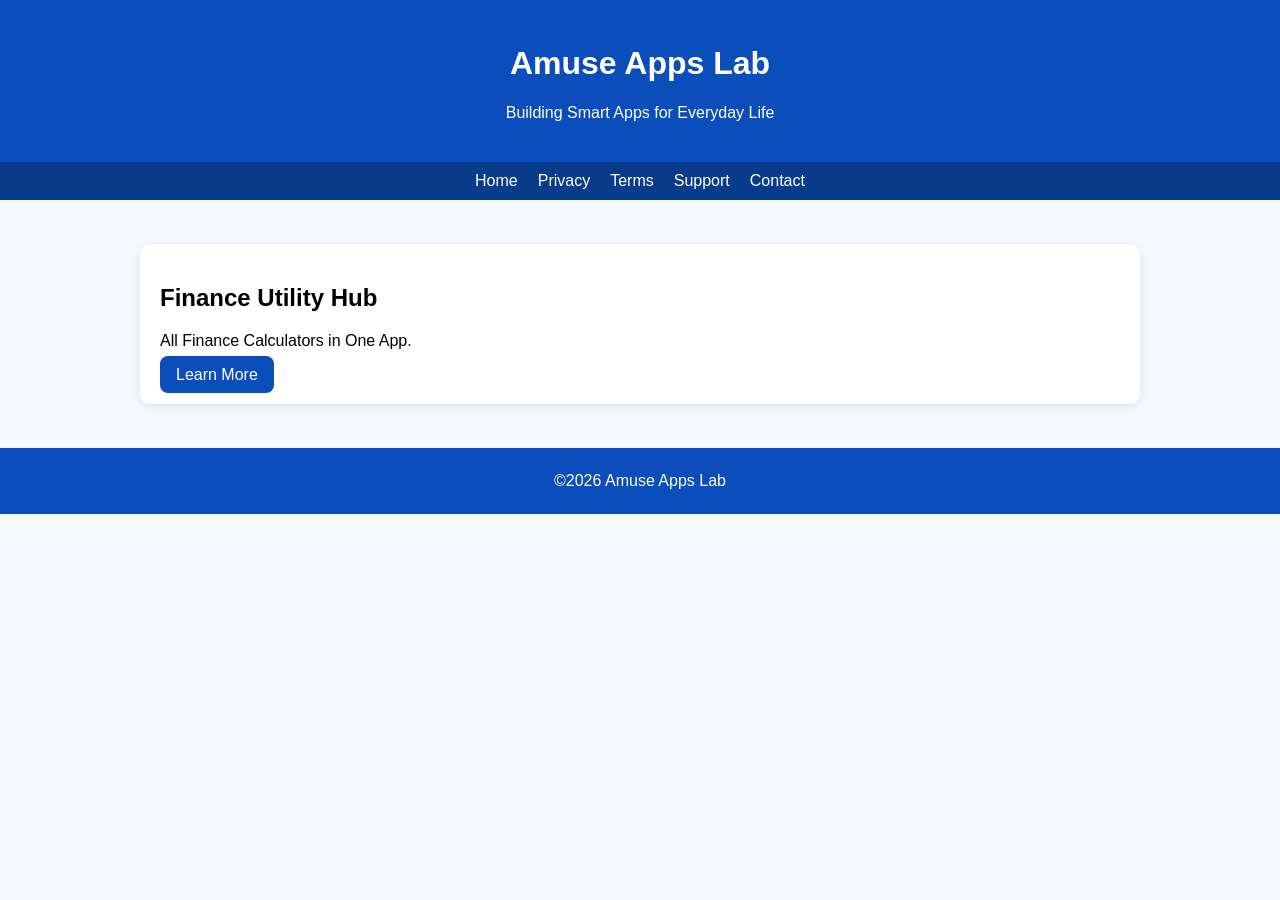
==== index.html @ 8db99bd2 "policy chaanges" ====
<!doctype html><html><head><meta charset='utf-8'><meta name='viewport' content='width=device-width,initial-scale=1'><title>Home</title><link rel='stylesheet' href='css/style.css'></head><body><header><h1>Amuse Apps Lab</h1><p>Building Smart Apps for Everyday Life</p></header><nav><a href='index.html'>Home</a><a href='privacy-policy.html'>Privacy</a><a href='terms-and-conditions.html'>Terms</a><a href='support.html'>Support</a><a href='contact.html'>Contact</a></nav><div class='container'><div class='card'><h2>Finance Utility Hub</h2><p>All Finance Calculators in One App.</p><a class='btn' href='apps/finance-utility-hub/index.html'>Learn More</a></div></div><footer>©2026 Amuse Apps Lab</footer></body></html>
---- css/style.css ----
body{font-family:Arial;margin:0;background:#f5f8fc}header,footer{background:#0b4dbb;color:#fff;padding:24px;text-align:center}nav{background:#083b8a;padding:10px;text-align:center}nav a{color:#fff;margin:0 10px;text-decoration:none}.container{max-width:1000px;margin:auto;padding:24px}.card{background:#fff;padding:20px;border-radius:10px;margin:20px 0;box-shadow:0 2px 8px rgba(0,0,0,.1)}.btn{background:#0b4dbb;color:#fff;padding:10px 16px;border-radius:8px;text-decoration:none}
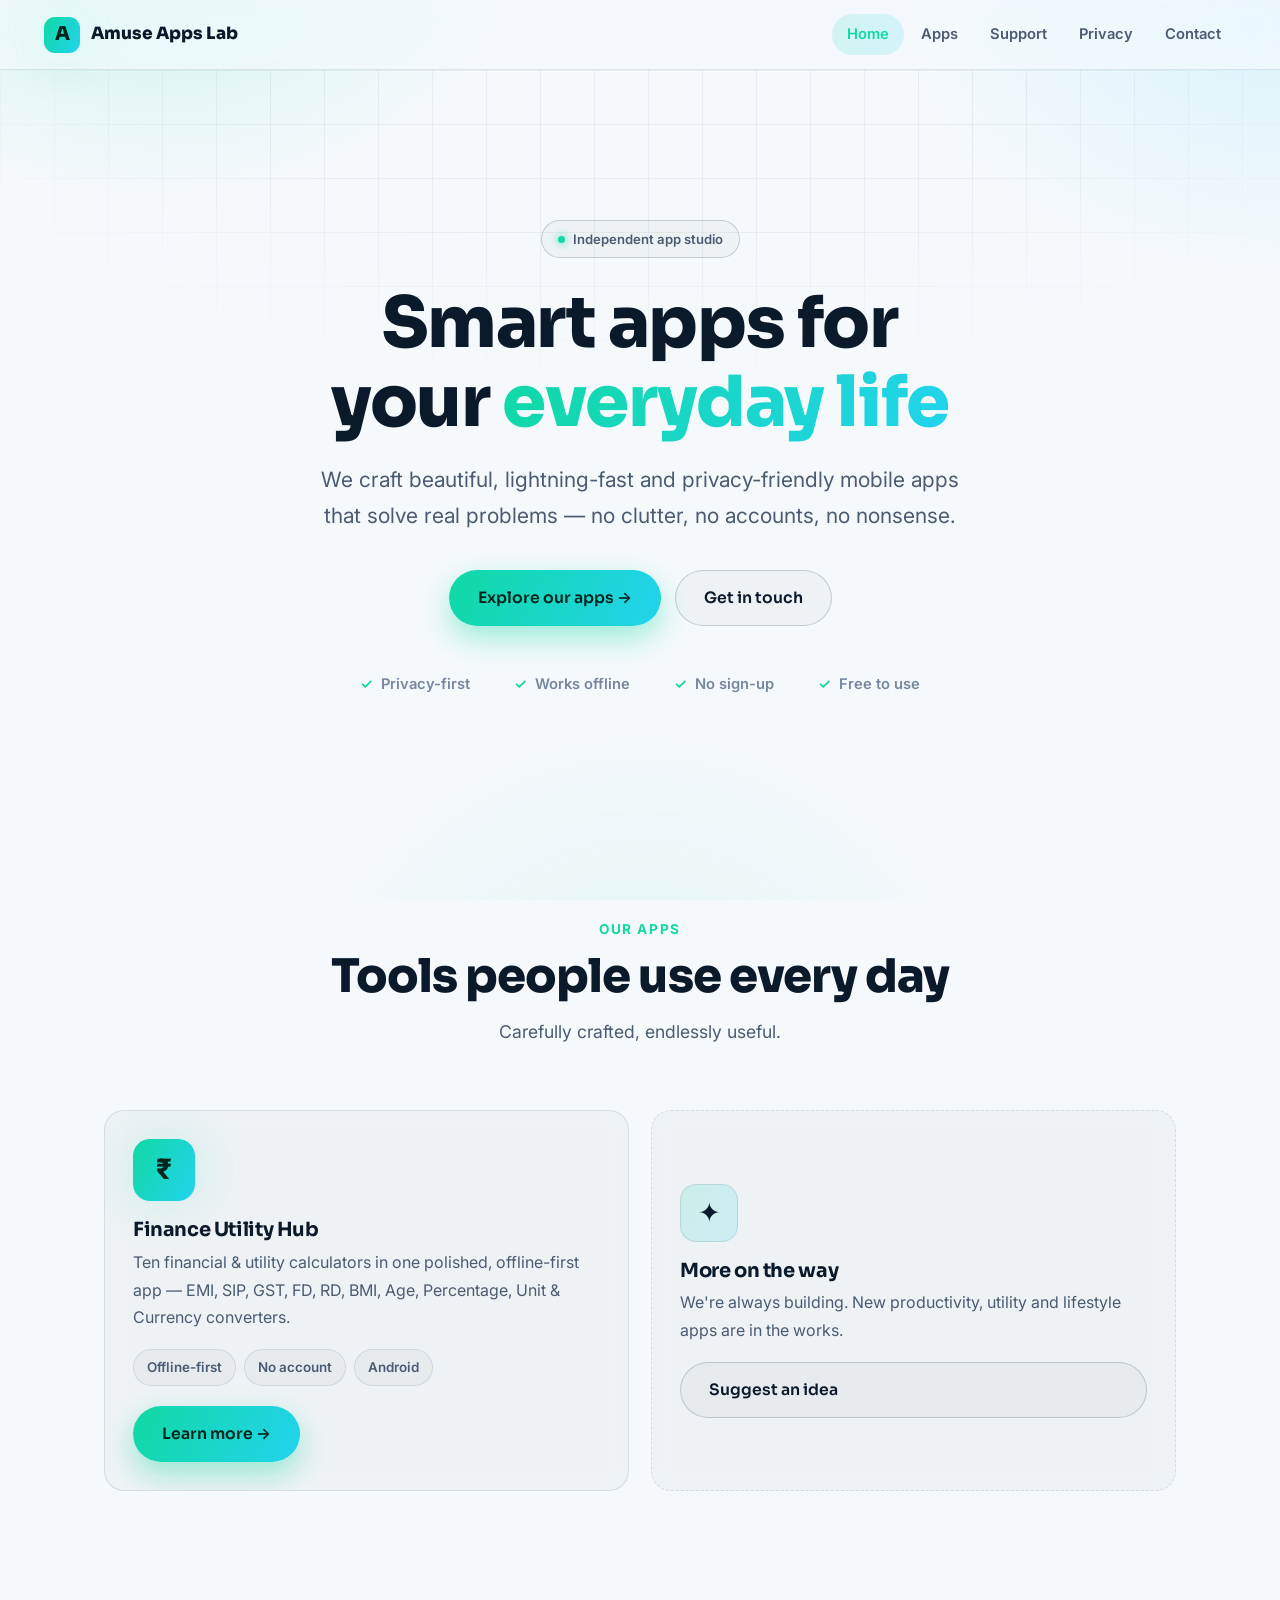
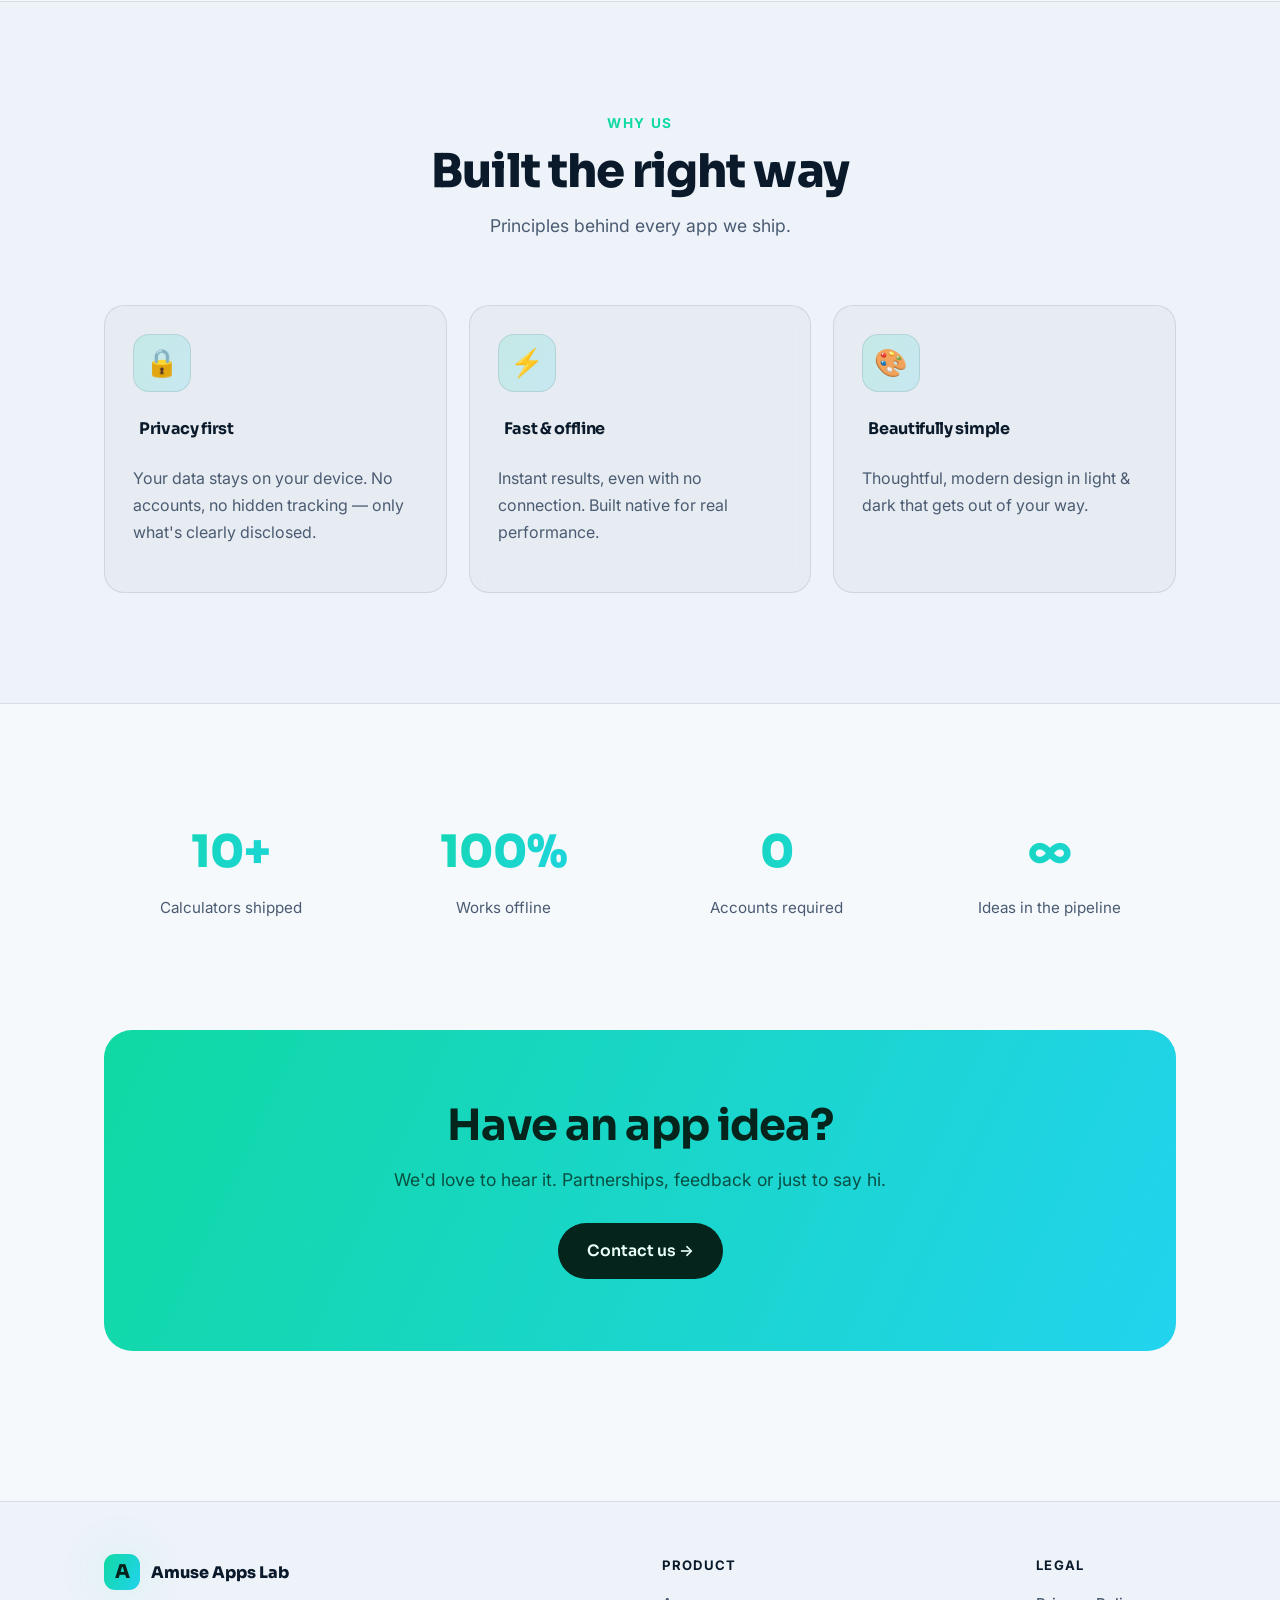
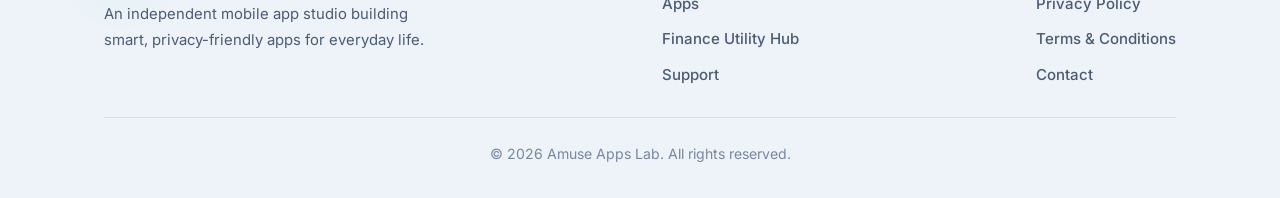
==== commit bb9414a1: "Add app-ads.txt and redesign site with premium emerald/cyan theme - Add app-ads.txt (AdMob inventory" ====
--- a/index.html
+++ b/index.html
@@ -1 +1,147 @@
-<!doctype html><html><head><meta charset='utf-8'><meta name='viewport' content='width=device-width,initial-scale=1'><title>Home</title><link rel='stylesheet' href='css/style.css'></head><body><header><h1>Amuse Apps Lab</h1><p>Building Smart Apps for Everyday Life</p></header><nav><a href='index.html'>Home</a><a href='privacy-policy.html'>Privacy</a><a href='terms-and-conditions.html'>Terms</a><a href='support.html'>Support</a><a href='contact.html'>Contact</a></nav><div class='container'><div class='card'><h2>Finance Utility Hub</h2><p>All Finance Calculators in One App.</p><a class='btn' href='apps/finance-utility-hub/index.html'>Learn More</a></div></div><footer>©2026 Amuse Apps Lab</footer></body></html>+<!doctype html>
+<html lang="en">
+<head>
+<meta charset="utf-8">
+<meta name="viewport" content="width=device-width, initial-scale=1">
+<title>Amuse Apps Lab — Smart Apps for Everyday Life</title>
+<meta name="description" content="Amuse Apps Lab builds beautiful, fast and privacy-friendly mobile apps for finance, productivity and everyday life.">
+<link rel="preconnect" href="https://fonts.googleapis.com">
+<link rel="preconnect" href="https://fonts.gstatic.com" crossorigin>
+<link href="https://fonts.googleapis.com/css2?family=Inter:wght@400;500;600;700&family=Sora:wght@600;700;800&display=swap" rel="stylesheet">
+<link rel="stylesheet" href="css/style.css">
+<script>document.documentElement.className += ' js';</script>
+</head>
+<body>
+
+<nav class="nav">
+  <a class="brand" href="index.html"><span class="logo">A</span> Amuse Apps Lab</a>
+  <div class="links">
+    <a href="index.html" class="active">Home</a>
+    <a href="index.html#apps">Apps</a>
+    <a href="support.html">Support</a>
+    <a href="privacy-policy.html">Privacy</a>
+    <a href="contact.html">Contact</a>
+  </div>
+</nav>
+
+<header class="hero">
+  <div class="hero-grid"></div>
+  <div class="container">
+    <span class="eyebrow"><span class="dot"></span> Independent app studio</span>
+    <h1>Smart apps for<br>your <span class="gt">everyday life</span></h1>
+    <p class="sub">We craft beautiful, lightning-fast and privacy-friendly mobile apps that solve real problems — no clutter, no accounts, no nonsense.</p>
+    <div class="btn-row">
+      <a class="btn btn-primary" href="index.html#apps">Explore our apps →</a>
+      <a class="btn btn-ghost" href="contact.html">Get in touch</a>
+    </div>
+    <div class="trust">
+      <span><span class="ic">✓</span> Privacy-first</span>
+      <span><span class="ic">✓</span> Works offline</span>
+      <span><span class="ic">✓</span> No sign-up</span>
+      <span><span class="ic">✓</span> Free to use</span>
+    </div>
+  </div>
+</header>
+
+<main>
+  <!-- Apps -->
+  <section class="section" id="apps">
+    <div class="container">
+      <div class="section-head reveal">
+        <div class="kicker">Our Apps</div>
+        <h2>Tools people use every day</h2>
+        <p>Carefully crafted, endlessly useful.</p>
+      </div>
+      <div class="grid cols-2">
+        <div class="card hover glow reveal">
+          <div class="app-icon">₹</div>
+          <h3>Finance Utility Hub</h3>
+          <p>Ten financial &amp; utility calculators in one polished, offline-first app — EMI, SIP, GST, FD, RD, BMI, Age, Percentage, Unit &amp; Currency converters.</p>
+          <div class="tags" style="margin-bottom:20px">
+            <span class="tag">Offline-first</span>
+            <span class="tag">No account</span>
+            <span class="tag">Android</span>
+          </div>
+          <a class="btn btn-primary" href="apps/finance-utility-hub/index.html">Learn more →</a>
+        </div>
+
+        <div class="card hover reveal" style="border-style:dashed;display:flex;flex-direction:column;justify-content:center">
+          <div class="tile">✦</div>
+          <h3>More on the way</h3>
+          <p>We're always building. New productivity, utility and lifestyle apps are in the works.</p>
+          <a class="btn btn-ghost" href="contact.html">Suggest an idea</a>
+        </div>
+      </div>
+    </div>
+  </section>
+
+  <!-- Values -->
+  <section class="section" style="background:var(--bg-2);border-top:1px solid var(--border);border-bottom:1px solid var(--border)">
+    <div class="container">
+      <div class="section-head reveal">
+        <div class="kicker">Why us</div>
+        <h2>Built the right way</h2>
+        <p>Principles behind every app we ship.</p>
+      </div>
+      <div class="grid cols-3">
+        <div class="card hover reveal"><div class="tile">🔒</div><h4 class="feature">Privacy first</h4><p class="muted mt0">Your data stays on your device. No accounts, no hidden tracking — only what's clearly disclosed.</p></div>
+        <div class="card hover reveal"><div class="tile">⚡</div><h4 class="feature">Fast &amp; offline</h4><p class="muted mt0">Instant results, even with no connection. Built native for real performance.</p></div>
+        <div class="card hover reveal"><div class="tile">🎨</div><h4 class="feature">Beautifully simple</h4><p class="muted mt0">Thoughtful, modern design in light &amp; dark that gets out of your way.</p></div>
+      </div>
+    </div>
+  </section>
+
+  <!-- Stats -->
+  <section class="section">
+    <div class="container">
+      <div class="stats reveal">
+        <div><div class="num gt">10+</div><div class="lbl">Calculators shipped</div></div>
+        <div><div class="num gt">100%</div><div class="lbl">Works offline</div></div>
+        <div><div class="num gt">0</div><div class="lbl">Accounts required</div></div>
+        <div><div class="num gt">∞</div><div class="lbl">Ideas in the pipeline</div></div>
+      </div>
+    </div>
+  </section>
+
+  <!-- CTA -->
+  <section class="section" style="padding-top:0">
+    <div class="container">
+      <div class="cta reveal">
+        <h2>Have an app idea?</h2>
+        <p>We'd love to hear it. Partnerships, feedback or just to say hi.</p>
+        <a class="btn btn-dark" href="contact.html">Contact us →</a>
+      </div>
+    </div>
+  </section>
+</main>
+
+<footer class="footer">
+  <div class="container">
+    <div class="cols">
+      <div class="about">
+        <div class="brand"><span class="logo">A</span> Amuse Apps Lab</div>
+        <p>An independent mobile app studio building smart, privacy-friendly apps for everyday life.</p>
+      </div>
+      <div class="flinks">
+        <strong>Product</strong>
+        <a href="index.html#apps">Apps</a>
+        <a href="apps/finance-utility-hub/index.html">Finance Utility Hub</a>
+        <a href="support.html">Support</a>
+      </div>
+      <div class="flinks">
+        <strong>Legal</strong>
+        <a href="privacy-policy.html">Privacy Policy</a>
+        <a href="terms-and-conditions.html">Terms &amp; Conditions</a>
+        <a href="contact.html">Contact</a>
+      </div>
+    </div>
+    <div class="copy">© 2026 Amuse Apps Lab. All rights reserved.</div>
+  </div>
+</footer>
+
+<script>
+  const io = new IntersectionObserver((es) => es.forEach(e => { if (e.isIntersecting) { e.target.classList.add('in'); io.unobserve(e.target); } }), { threshold: 0.12 });
+  document.querySelectorAll('.reveal').forEach(el => io.observe(el));
+</script>
+</body>
+</html>
--- a/css/style.css
+++ b/css/style.css
@@ -1 +1,276 @@
-body{font-family:Arial;margin:0;background:#f5f8fc}header,footer{background:#0b4dbb;color:#fff;padding:24px;text-align:center}nav{background:#083b8a;padding:10px;text-align:center}nav a{color:#fff;margin:0 10px;text-decoration:none}.container{max-width:1000px;margin:auto;padding:24px}.card{background:#fff;padding:20px;border-radius:10px;margin:20px 0;box-shadow:0 2px 8px rgba(0,0,0,.1)}.btn{background:#0b4dbb;color:#fff;padding:10px 16px;border-radius:8px;text-decoration:none}+/* ============================================================
+   Amuse Apps Lab — premium design system v2
+   Dark-first, emerald/cyan accent, glassmorphism, rich motion.
+   Theme-aware (respects light mode), responsive, reusable.
+   ============================================================ */
+
+:root {
+  /* accent — emerald → cyan (no purple) */
+  --accent: #10d9a3;
+  --accent-2: #22d3ee;
+  --accent-3: #34d399;
+  --grad: linear-gradient(115deg, #10d9a3 0%, #22d3ee 100%);
+  --grad-soft: linear-gradient(115deg, rgba(16,217,163,.16), rgba(34,211,238,.16));
+
+  /* dark (default) */
+  --bg: #060b14;
+  --bg-2: #0a1220;
+  --surface: rgba(255,255,255,0.04);
+  --surface-solid: #0e1725;
+  --border: rgba(255,255,255,0.09);
+  --border-strong: rgba(255,255,255,0.16);
+  --ink: #eef4ff;
+  --ink-soft: #93a4bf;
+  --ink-dim: #64748b;
+  --shadow: 0 20px 50px rgba(0,0,0,0.45);
+  --glow: 0 0 60px rgba(16,217,163,0.35);
+
+  --maxw: 1160px;
+  --radius: 20px;
+  --radius-sm: 14px;
+  --font: "Inter", -apple-system, BlinkMacSystemFont, "Segoe UI", Roboto, sans-serif;
+  --display: "Sora", var(--font);
+}
+
+@media (prefers-color-scheme: light) {
+  :root {
+    --bg: #f6f9fc;
+    --bg-2: #eef3f9;
+    --surface: rgba(12,30,50,0.03);
+    --surface-solid: #ffffff;
+    --border: rgba(12,30,50,0.10);
+    --border-strong: rgba(12,30,50,0.18);
+    --ink: #0a1a2b;
+    --ink-soft: #4a5b72;
+    --ink-dim: #7688a0;
+    --shadow: 0 20px 50px rgba(20,40,80,0.10);
+    --glow: 0 0 60px rgba(16,217,163,0.20);
+  }
+}
+
+* { box-sizing: border-box; }
+html { scroll-behavior: smooth; }
+
+body {
+  margin: 0;
+  font-family: var(--font);
+  color: var(--ink);
+  background: var(--bg);
+  line-height: 1.7;
+  -webkit-font-smoothing: antialiased;
+  overflow-x: hidden;
+}
+
+/* ambient background glows */
+body::before {
+  content: "";
+  position: fixed;
+  inset: 0;
+  z-index: -2;
+  background:
+    radial-gradient(600px 400px at 12% -5%, rgba(16,217,163,0.18), transparent 60%),
+    radial-gradient(700px 500px at 100% 0%, rgba(34,211,238,0.14), transparent 55%),
+    radial-gradient(600px 600px at 50% 120%, rgba(16,217,163,0.10), transparent 60%);
+  pointer-events: none;
+}
+
+h1, h2, h3, h4 { font-family: var(--display); font-weight: 700; letter-spacing: -0.02em; line-height: 1.12; }
+
+a { color: var(--accent); text-decoration: none; }
+a:hover { color: var(--accent-2); }
+
+/* gradient text helper */
+.gt {
+  background: var(--grad);
+  -webkit-background-clip: text;
+  background-clip: text;
+  -webkit-text-fill-color: transparent;
+  color: transparent;
+}
+
+/* ---------- Navbar ---------- */
+.nav {
+  position: sticky; top: 0; z-index: 100;
+  display: flex; align-items: center; justify-content: space-between;
+  gap: 16px;
+  padding: 14px clamp(16px, 5vw, 44px);
+  background: color-mix(in srgb, var(--bg) 72%, transparent);
+  backdrop-filter: saturate(180%) blur(16px);
+  border-bottom: 1px solid var(--border);
+}
+.nav .brand { display: flex; align-items: center; gap: 11px; font-family: var(--display); font-weight: 800; font-size: 1.06rem; color: var(--ink); }
+.nav .brand:hover { color: var(--ink); }
+.logo {
+  width: 36px; height: 36px; border-radius: 11px;
+  background: var(--grad);
+  display: grid; place-items: center;
+  color: #04241c; font-weight: 900; font-size: 19px; font-family: var(--display);
+  box-shadow: var(--glow);
+}
+.nav .links { display: flex; gap: 2px; flex-wrap: wrap; }
+.nav .links a {
+  color: var(--ink-soft); padding: 8px 15px; border-radius: 999px;
+  font-weight: 600; font-size: 0.92rem;
+  transition: all .18s ease;
+}
+.nav .links a:hover { background: var(--surface); color: var(--ink); }
+.nav .links a.active { color: var(--accent); background: var(--grad-soft); }
+
+/* ---------- Layout ---------- */
+.container { max-width: var(--maxw); margin: 0 auto; padding: 0 clamp(16px, 5vw, 44px); }
+.section { padding: clamp(56px, 9vw, 110px) 0; position: relative; }
+.center { text-align: center; }
+
+/* ---------- Hero ---------- */
+.hero { position: relative; padding: clamp(70px, 13vw, 150px) 0 clamp(60px, 10vw, 110px); text-align: center; }
+.hero-grid {
+  position: absolute; inset: 0; z-index: -1;
+  background-image:
+    linear-gradient(var(--border) 1px, transparent 1px),
+    linear-gradient(90deg, var(--border) 1px, transparent 1px);
+  background-size: 54px 54px;
+  mask-image: radial-gradient(ellipse 80% 60% at 50% 0%, #000 40%, transparent 75%);
+  -webkit-mask-image: radial-gradient(ellipse 80% 60% at 50% 0%, #000 40%, transparent 75%);
+  opacity: .5;
+}
+.eyebrow {
+  display: inline-flex; align-items: center; gap: 8px;
+  background: var(--surface); border: 1px solid var(--border-strong);
+  padding: 7px 16px; border-radius: 999px;
+  font-size: 0.82rem; font-weight: 600; color: var(--ink-soft);
+  margin-bottom: 26px;
+}
+.eyebrow .dot { width: 7px; height: 7px; border-radius: 50%; background: var(--accent); box-shadow: 0 0 10px var(--accent); }
+.hero h1 { font-size: clamp(2.4rem, 6.5vw, 4.4rem); font-weight: 800; margin: 0 0 20px; }
+.hero .sub { font-size: clamp(1.05rem, 2.4vw, 1.32rem); color: var(--ink-soft); max-width: 640px; margin: 0 auto 36px; }
+.btn-row { display: flex; gap: 14px; justify-content: center; flex-wrap: wrap; }
+
+/* ---------- Buttons ---------- */
+.btn {
+  display: inline-flex; align-items: center; gap: 9px;
+  padding: 14px 28px; border-radius: 999px;
+  font-family: var(--display); font-weight: 600; font-size: 0.98rem;
+  border: 1px solid transparent; cursor: pointer;
+  transition: transform .14s ease, box-shadow .18s ease, background .18s;
+}
+.btn:hover { transform: translateY(-2px); }
+.btn-primary { background: var(--grad); color: #04241c; box-shadow: 0 12px 30px rgba(16,217,163,.4); }
+.btn-primary:hover { box-shadow: 0 16px 40px rgba(16,217,163,.55); color: #04241c; }
+.btn-ghost { background: var(--surface); color: var(--ink); border-color: var(--border-strong); }
+.btn-ghost:hover { border-color: var(--accent); color: var(--ink); }
+
+/* ---------- Trust bar ---------- */
+.trust { display: flex; gap: clamp(18px,4vw,44px); justify-content: center; flex-wrap: wrap; margin-top: 46px; color: var(--ink-dim); font-size: .92rem; font-weight: 600; }
+.trust span { display: inline-flex; align-items: center; gap: 8px; }
+.trust .ic { color: var(--accent); }
+
+/* ---------- Section headings ---------- */
+.section-head { text-align: center; max-width: 660px; margin: 0 auto clamp(40px, 6vw, 64px); }
+.section-head .kicker { color: var(--accent); font-weight: 700; font-size: .85rem; letter-spacing: .12em; text-transform: uppercase; }
+.section-head h2 { font-size: clamp(1.9rem, 4.5vw, 2.9rem); font-weight: 800; margin: 10px 0 14px; }
+.section-head p { color: var(--ink-soft); font-size: 1.1rem; margin: 0; }
+
+/* ---------- Cards / grids ---------- */
+.grid { display: grid; gap: 22px; }
+.cols-2 { grid-template-columns: repeat(auto-fit, minmax(300px, 1fr)); }
+.cols-3 { grid-template-columns: repeat(auto-fit, minmax(230px, 1fr)); }
+.cols-4 { grid-template-columns: repeat(auto-fit, minmax(180px, 1fr)); }
+
+.card {
+  position: relative;
+  background: var(--surface);
+  border: 1px solid var(--border);
+  border-radius: var(--radius);
+  padding: 28px;
+  backdrop-filter: blur(10px);
+  transition: transform .22s ease, border-color .22s, box-shadow .22s;
+  overflow: hidden;
+}
+.card.hover:hover { transform: translateY(-6px); border-color: var(--border-strong); box-shadow: var(--shadow); }
+.card.glow::before {
+  content: ""; position: absolute; inset: -1px; border-radius: inherit; padding: 1px;
+  background: var(--grad); -webkit-mask: linear-gradient(#000 0 0) content-box, linear-gradient(#000 0 0);
+  -webkit-mask-composite: xor; mask-composite: exclude; opacity: 0; transition: opacity .25s;
+}
+.card.glow:hover::before { opacity: .8; }
+.card h3 { margin: 0 0 8px; font-size: 1.22rem; }
+.card p { color: var(--ink-soft); margin: 0 0 18px; }
+
+.tile {
+  width: 58px; height: 58px; border-radius: 16px;
+  background: var(--grad-soft); border: 1px solid var(--border);
+  display: grid; place-items: center; font-size: 27px; margin-bottom: 18px;
+}
+.app-icon {
+  width: 62px; height: 62px; border-radius: 17px; background: var(--grad);
+  display: grid; place-items: center; color: #04241c; font-size: 28px; font-weight: 800;
+  margin-bottom: 18px; box-shadow: var(--glow);
+}
+
+/* mini calc grid card (app page) */
+.mini { padding: 20px; }
+.mini h3 { font-size: 1.06rem; margin: 0 0 4px; }
+.mini p { font-size: .9rem; margin: 0; }
+
+/* tags */
+.tags { display: flex; flex-wrap: wrap; gap: 8px; }
+.tag { background: var(--surface); border: 1px solid var(--border); color: var(--ink-soft); padding: 6px 13px; border-radius: 999px; font-size: .84rem; font-weight: 600; }
+
+/* feature */
+.feature { padding: 6px; }
+.feature h4 { margin: 0 0 6px; font-size: 1.12rem; }
+.feature p { color: var(--ink-soft); margin: 0; font-size: .97rem; }
+
+/* stats band */
+.stats { display: grid; grid-template-columns: repeat(auto-fit, minmax(150px,1fr)); gap: 20px; text-align: center; }
+.stats .num { font-family: var(--display); font-weight: 800; font-size: clamp(2rem,5vw,2.8rem); }
+.stats .lbl { color: var(--ink-soft); font-size: .95rem; margin-top: 4px; }
+
+/* CTA band */
+.cta {
+  position: relative; overflow: hidden;
+  background: var(--grad); border-radius: 28px;
+  padding: clamp(40px,7vw,72px); text-align: center; color: #04241c;
+}
+.cta h2 { color: #04241c; font-size: clamp(1.8rem,4.5vw,2.7rem); margin: 0 0 14px; }
+.cta p { color: #06382c; opacity: .85; font-size: 1.1rem; margin: 0 0 28px; }
+.cta .btn-dark { background: #04241c; color: #eafff8; }
+.cta .btn-dark:hover { background: #063527; color: #fff; }
+
+/* ---------- Legal ---------- */
+.legal { max-width: 880px; margin: 0 auto; padding: clamp(40px,7vw,80px) clamp(16px,5vw,44px); }
+.legal h1 { font-size: clamp(2rem,5vw,2.9rem); margin: 0 0 8px; }
+.legal .updated { color: var(--ink-dim); font-size: .95rem; margin: 0 0 30px; }
+.legal .block {
+  background: var(--surface); border: 1px solid var(--border);
+  border-radius: var(--radius-sm); padding: 22px 26px; margin: 16px 0; backdrop-filter: blur(10px);
+}
+.legal .block h2 { font-size: 1.18rem; margin: 0 0 10px; }
+.legal .block h2 .gt { display: inline; }
+.legal .block p, .legal .block li { color: var(--ink-soft); }
+.legal ul { padding-left: 20px; margin: 8px 0 0; }
+.legal li { margin: 5px 0; }
+
+/* ---------- Footer ---------- */
+.footer { border-top: 1px solid var(--border); padding: 52px 0 32px; margin-top: 40px; background: var(--bg-2); }
+.footer .cols { display: flex; flex-wrap: wrap; gap: 28px; justify-content: space-between; align-items: flex-start; margin-bottom: 30px; }
+.footer .about { max-width: 320px; }
+.footer .about .brand { display: flex; align-items: center; gap: 11px; font-family: var(--display); font-weight: 800; color: var(--ink); margin-bottom: 12px; }
+.footer .about p { color: var(--ink-soft); font-size: .93rem; margin: 0; }
+.footer .flinks { display: flex; flex-direction: column; gap: 10px; }
+.footer .flinks strong { color: var(--ink); font-size: .82rem; letter-spacing: .1em; text-transform: uppercase; margin-bottom: 4px; }
+.footer .flinks a { color: var(--ink-soft); font-weight: 500; font-size: .94rem; }
+.footer .flinks a:hover { color: var(--accent); }
+.footer .copy { text-align: center; color: var(--ink-dim); font-size: .88rem; border-top: 1px solid var(--border); padding-top: 24px; }
+
+/* ---------- Reveal on scroll (progressive enhancement) ----------
+   Content is visible by default; only hidden once JS confirms support,
+   so the site is never blank if scripts fail to run. */
+.js .reveal { opacity: 0; transform: translateY(24px); transition: opacity .7s ease, transform .7s ease; }
+.js .reveal.in { opacity: 1; transform: none; }
+@media (prefers-reduced-motion: reduce) {
+  .js .reveal { opacity: 1; transform: none; transition: none; }
+}
+
+.muted { color: var(--ink-soft); }
+.mt0 { margin-top: 0; }
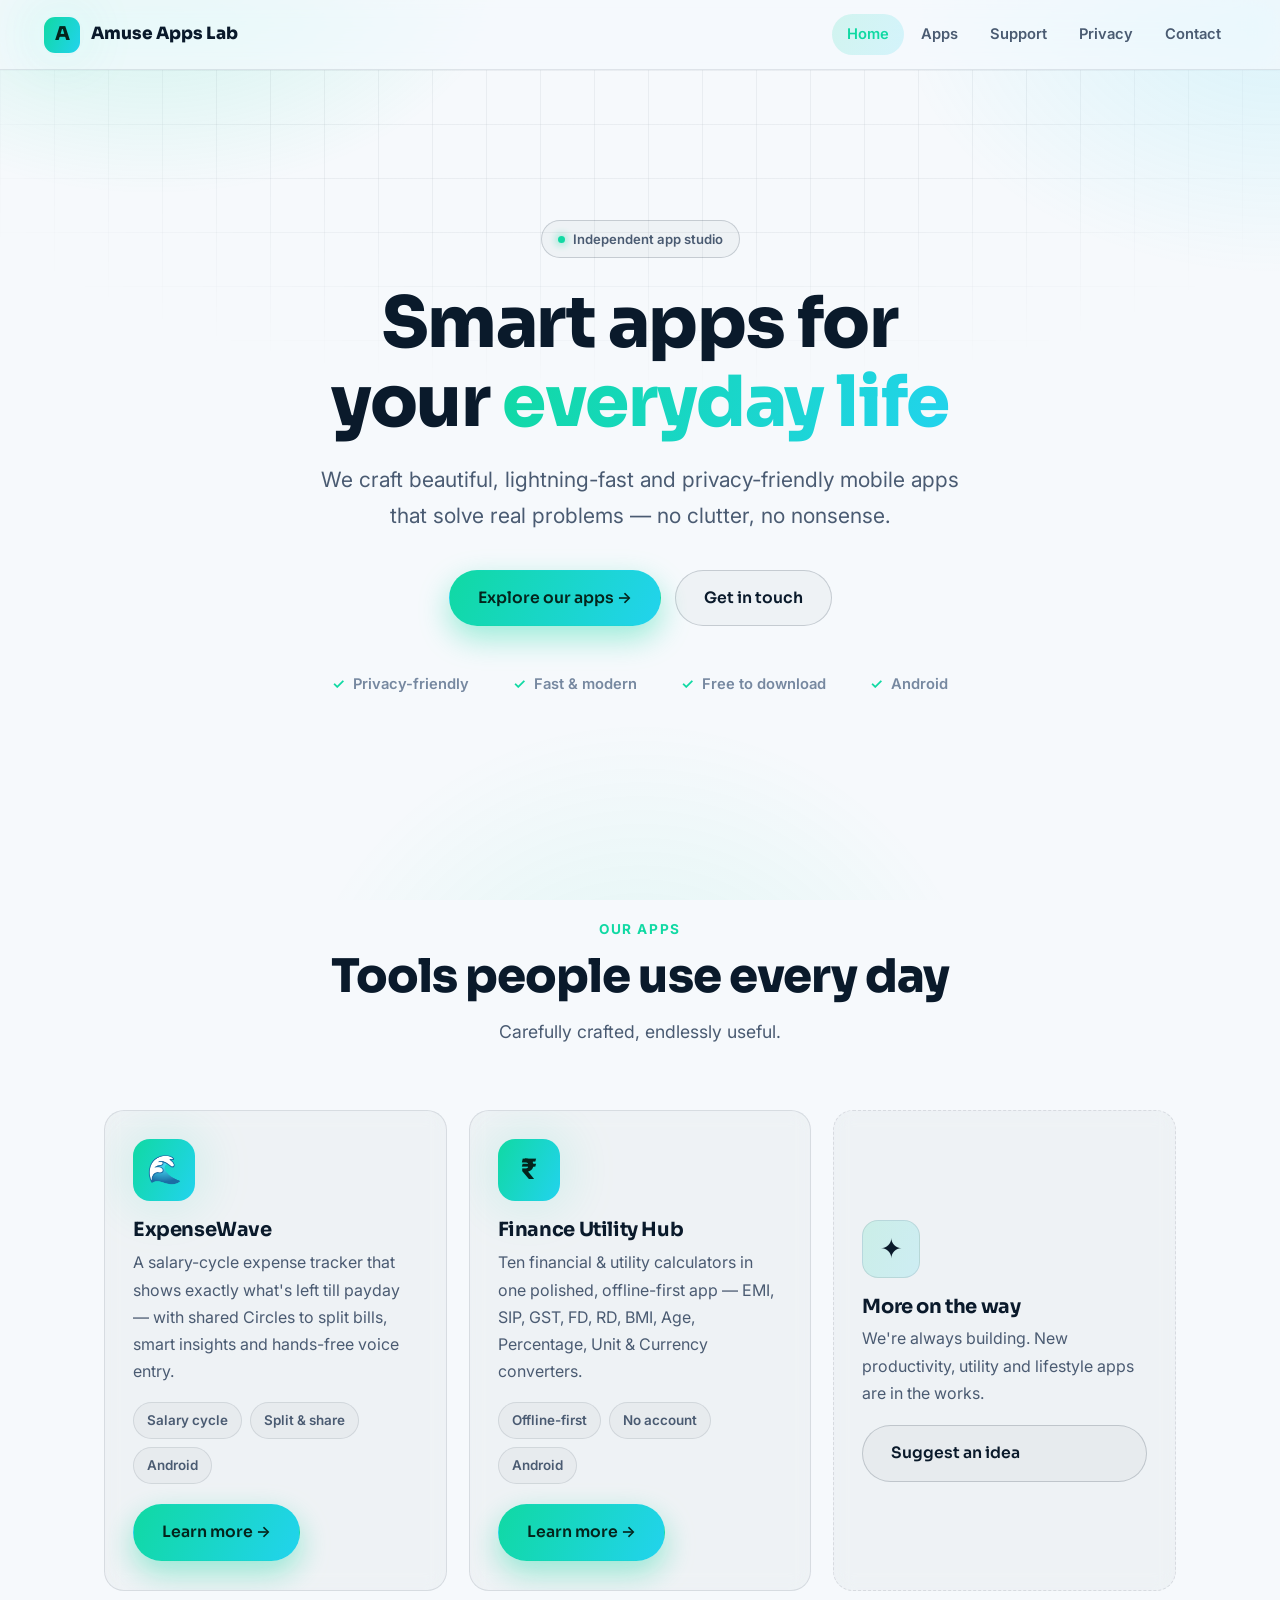
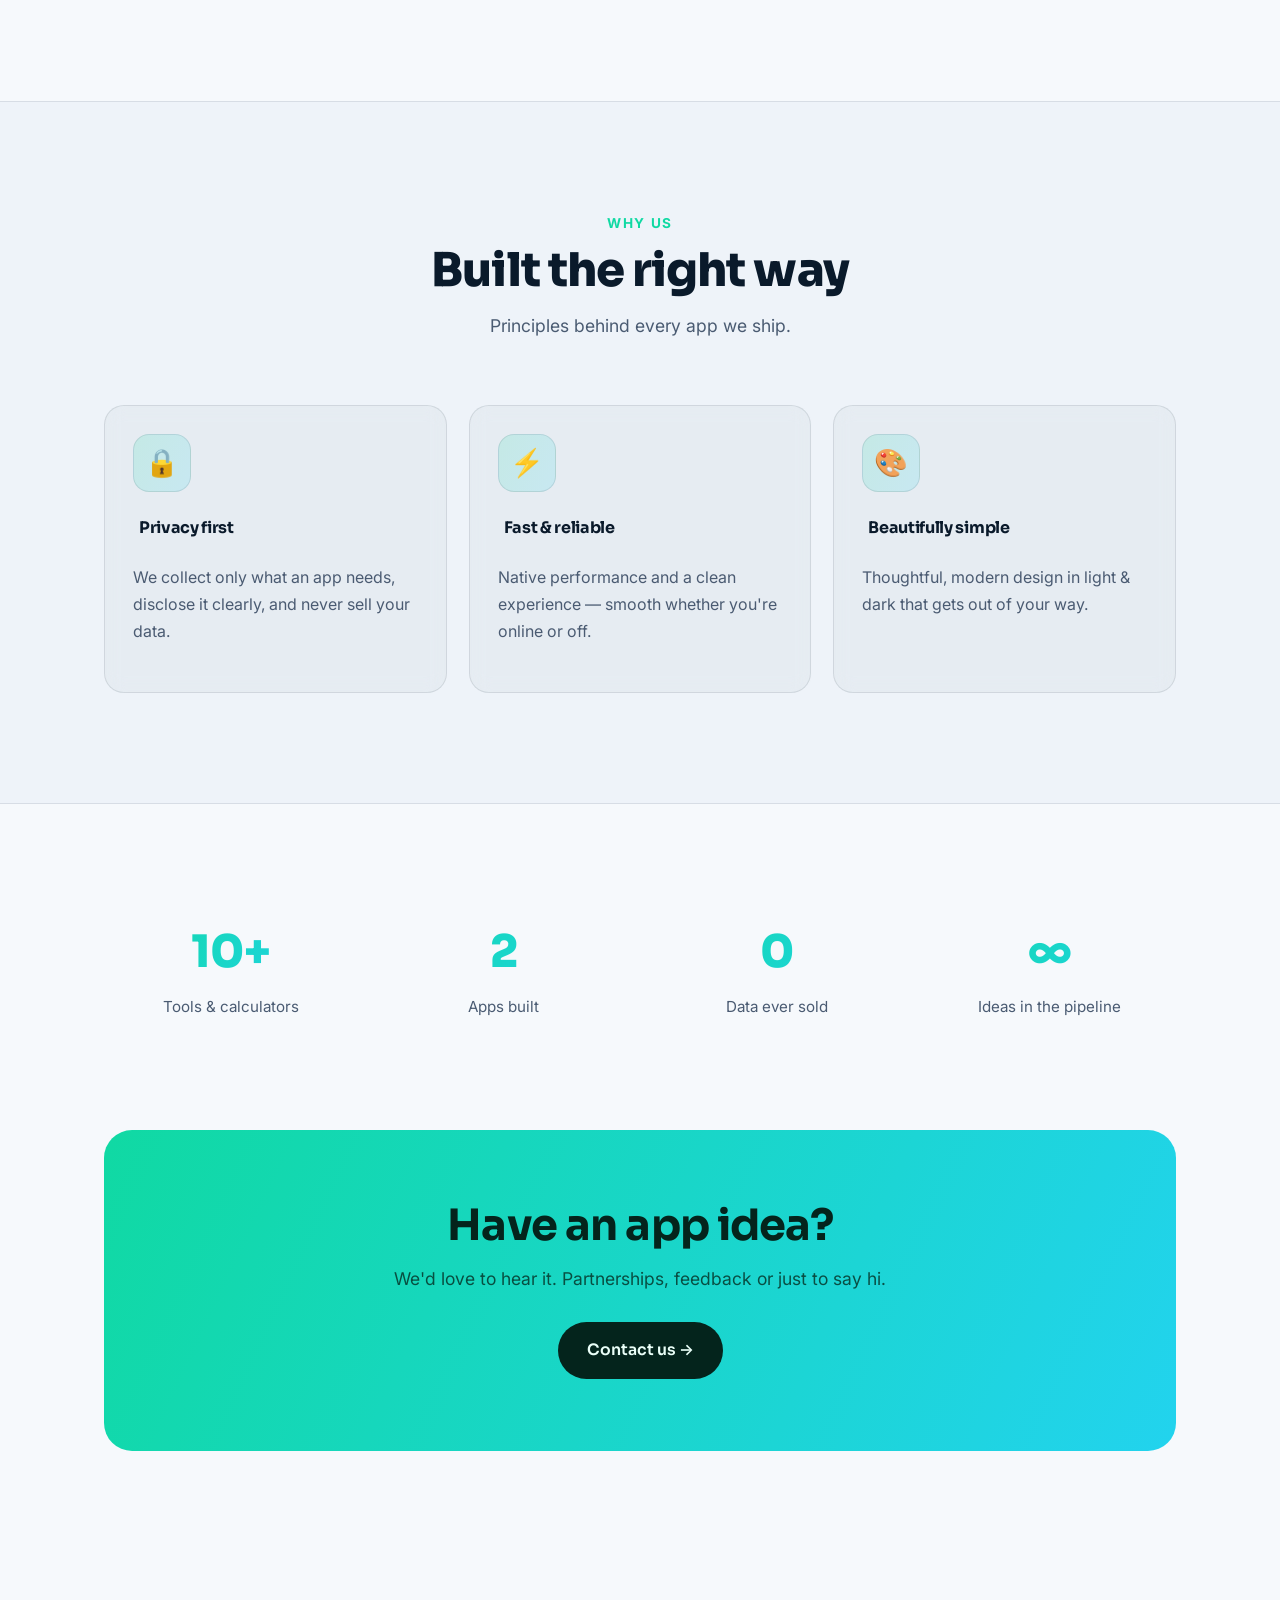
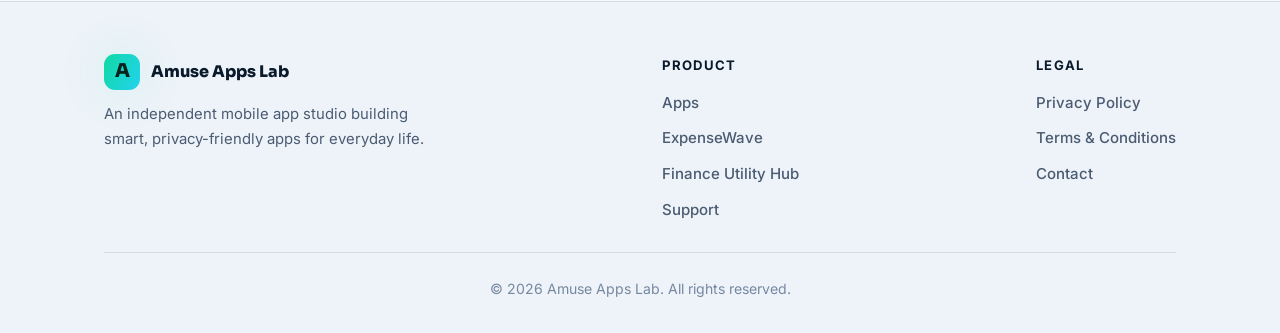
==== commit a8195712: "Add ExpenseWave app page + privacy policy; scope studio claims - New apps/expensewave/index.html (ap" ====
--- a/index.html
+++ b/index.html
@@ -29,16 +29,16 @@
   <div class="container">
     <span class="eyebrow"><span class="dot"></span> Independent app studio</span>
     <h1>Smart apps for<br>your <span class="gt">everyday life</span></h1>
-    <p class="sub">We craft beautiful, lightning-fast and privacy-friendly mobile apps that solve real problems — no clutter, no accounts, no nonsense.</p>
+    <p class="sub">We craft beautiful, lightning-fast and privacy-friendly mobile apps that solve real problems — no clutter, no nonsense.</p>
     <div class="btn-row">
       <a class="btn btn-primary" href="index.html#apps">Explore our apps →</a>
       <a class="btn btn-ghost" href="contact.html">Get in touch</a>
     </div>
     <div class="trust">
-      <span><span class="ic">✓</span> Privacy-first</span>
-      <span><span class="ic">✓</span> Works offline</span>
-      <span><span class="ic">✓</span> No sign-up</span>
-      <span><span class="ic">✓</span> Free to use</span>
+      <span><span class="ic">✓</span> Privacy-friendly</span>
+      <span><span class="ic">✓</span> Fast &amp; modern</span>
+      <span><span class="ic">✓</span> Free to download</span>
+      <span><span class="ic">✓</span> Android</span>
     </div>
   </div>
 </header>
@@ -53,6 +53,18 @@
         <p>Carefully crafted, endlessly useful.</p>
       </div>
       <div class="grid cols-2">
+        <div class="card hover glow reveal">
+          <div class="app-icon">🌊</div>
+          <h3>ExpenseWave</h3>
+          <p>A salary-cycle expense tracker that shows exactly what's left till payday — with shared Circles to split bills, smart insights and hands-free voice entry.</p>
+          <div class="tags" style="margin-bottom:20px">
+            <span class="tag">Salary cycle</span>
+            <span class="tag">Split &amp; share</span>
+            <span class="tag">Android</span>
+          </div>
+          <a class="btn btn-primary" href="apps/expensewave/index.html">Learn more →</a>
+        </div>
+
         <div class="card hover glow reveal">
           <div class="app-icon">₹</div>
           <h3>Finance Utility Hub</h3>
@@ -84,8 +96,8 @@
         <p>Principles behind every app we ship.</p>
       </div>
       <div class="grid cols-3">
-        <div class="card hover reveal"><div class="tile">🔒</div><h4 class="feature">Privacy first</h4><p class="muted mt0">Your data stays on your device. No accounts, no hidden tracking — only what's clearly disclosed.</p></div>
-        <div class="card hover reveal"><div class="tile">⚡</div><h4 class="feature">Fast &amp; offline</h4><p class="muted mt0">Instant results, even with no connection. Built native for real performance.</p></div>
+        <div class="card hover reveal"><div class="tile">🔒</div><h4 class="feature">Privacy first</h4><p class="muted mt0">We collect only what an app needs, disclose it clearly, and never sell your data.</p></div>
+        <div class="card hover reveal"><div class="tile">⚡</div><h4 class="feature">Fast &amp; reliable</h4><p class="muted mt0">Native performance and a clean experience — smooth whether you're online or off.</p></div>
         <div class="card hover reveal"><div class="tile">🎨</div><h4 class="feature">Beautifully simple</h4><p class="muted mt0">Thoughtful, modern design in light &amp; dark that gets out of your way.</p></div>
       </div>
     </div>
@@ -95,9 +107,9 @@
   <section class="section">
     <div class="container">
       <div class="stats reveal">
-        <div><div class="num gt">10+</div><div class="lbl">Calculators shipped</div></div>
-        <div><div class="num gt">100%</div><div class="lbl">Works offline</div></div>
-        <div><div class="num gt">0</div><div class="lbl">Accounts required</div></div>
+        <div><div class="num gt">10+</div><div class="lbl">Tools &amp; calculators</div></div>
+        <div><div class="num gt">2</div><div class="lbl">Apps built</div></div>
+        <div><div class="num gt">0</div><div class="lbl">Data ever sold</div></div>
         <div><div class="num gt">∞</div><div class="lbl">Ideas in the pipeline</div></div>
       </div>
     </div>
@@ -125,6 +137,7 @@
       <div class="flinks">
         <strong>Product</strong>
         <a href="index.html#apps">Apps</a>
+        <a href="apps/expensewave/index.html">ExpenseWave</a>
         <a href="apps/finance-utility-hub/index.html">Finance Utility Hub</a>
         <a href="support.html">Support</a>
       </div>
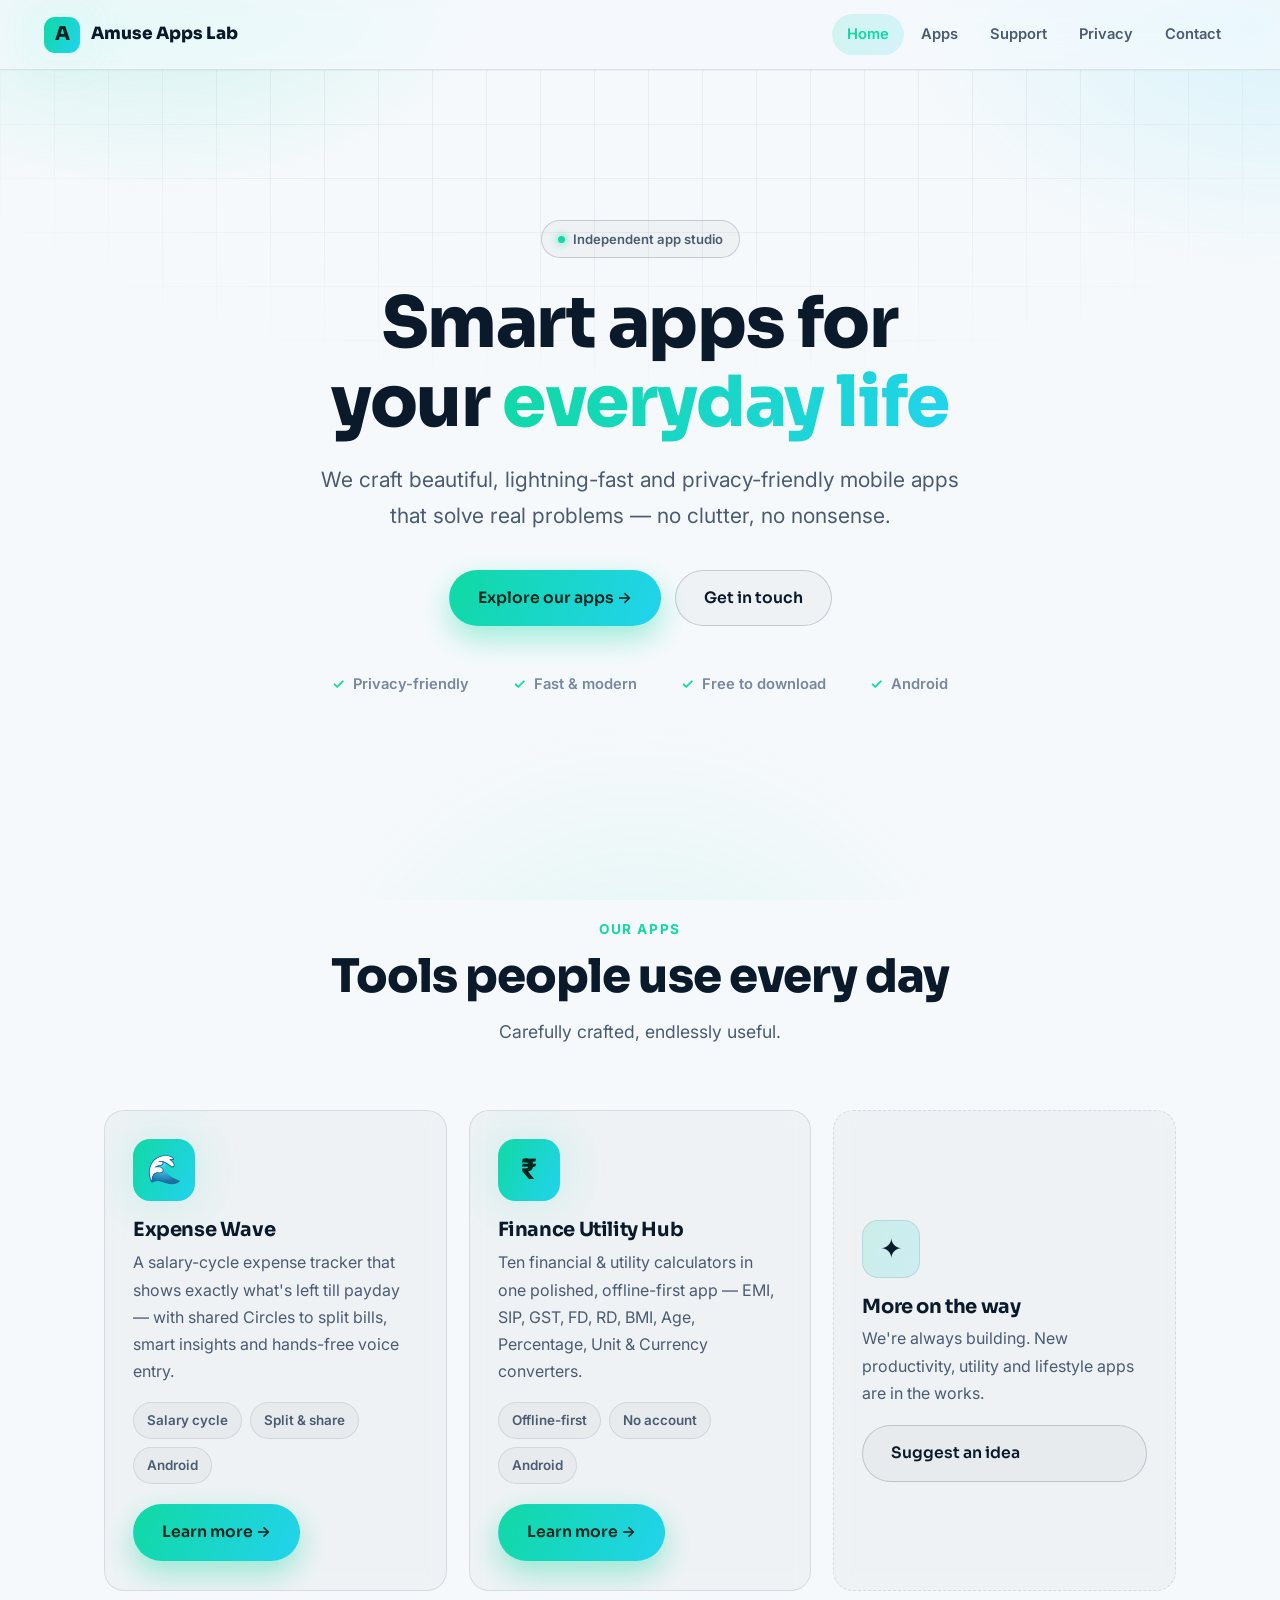
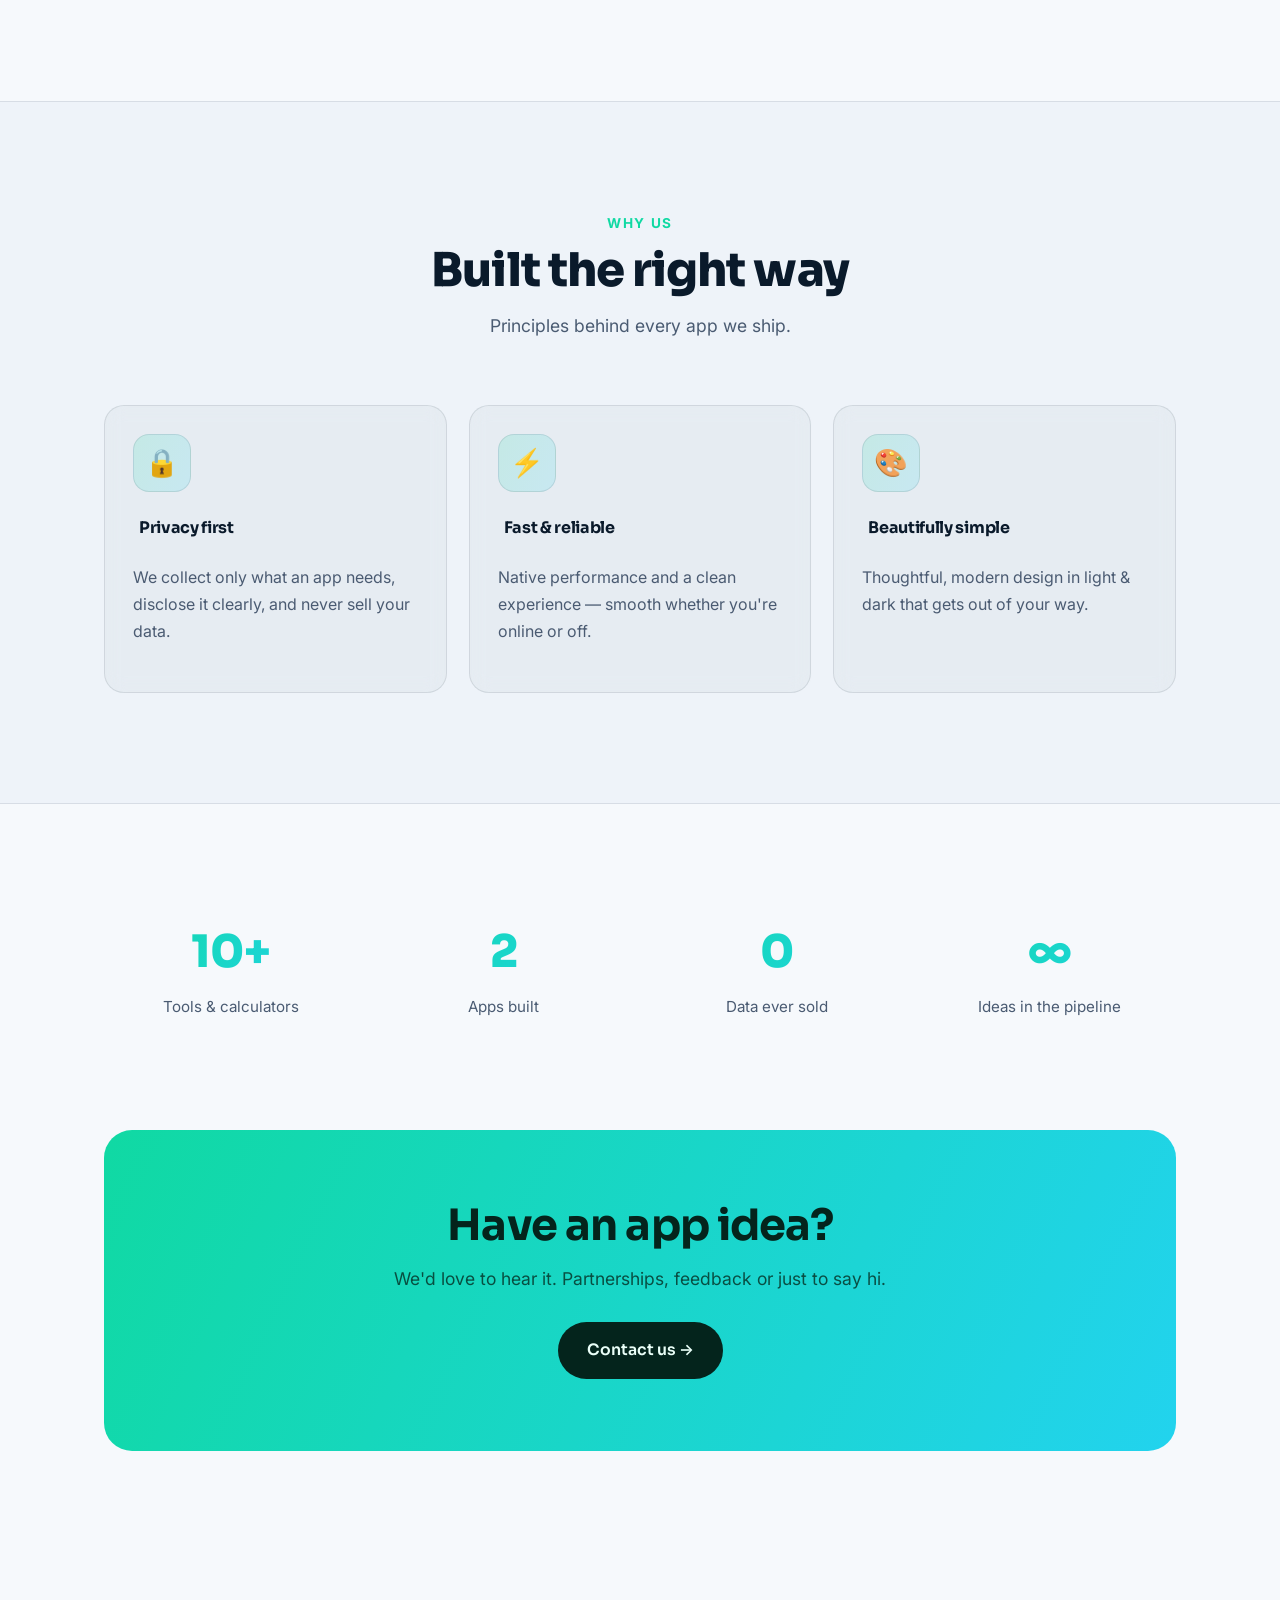
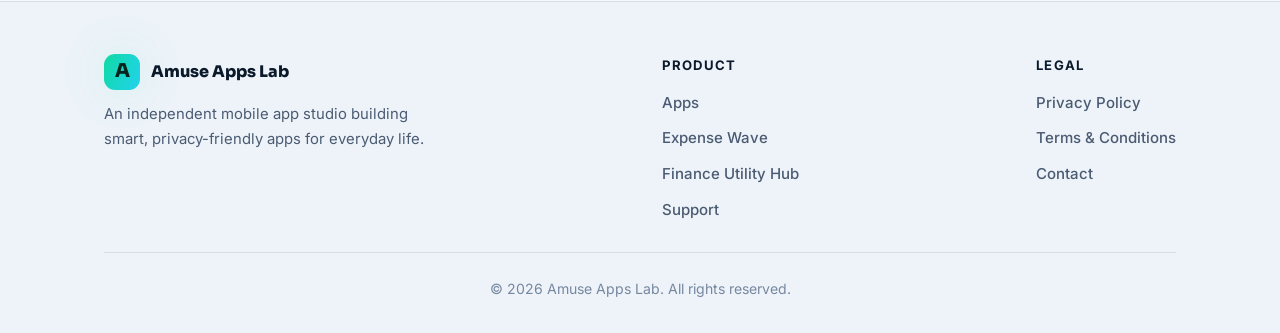
==== commit 045276a2: "Rename ExpenseWave → Expense Wave across site Co-Authored-By: Claude Opus 4.8 <noreply@anthropic.com" ====
--- a/index.html
+++ b/index.html
@@ -55,7 +55,7 @@
       <div class="grid cols-2">
         <div class="card hover glow reveal">
           <div class="app-icon">🌊</div>
-          <h3>ExpenseWave</h3>
+          <h3>Expense Wave</h3>
           <p>A salary-cycle expense tracker that shows exactly what's left till payday — with shared Circles to split bills, smart insights and hands-free voice entry.</p>
           <div class="tags" style="margin-bottom:20px">
             <span class="tag">Salary cycle</span>
@@ -137,7 +137,7 @@
       <div class="flinks">
         <strong>Product</strong>
         <a href="index.html#apps">Apps</a>
-        <a href="apps/expensewave/index.html">ExpenseWave</a>
+        <a href="apps/expensewave/index.html">Expense Wave</a>
         <a href="apps/finance-utility-hub/index.html">Finance Utility Hub</a>
         <a href="support.html">Support</a>
       </div>
